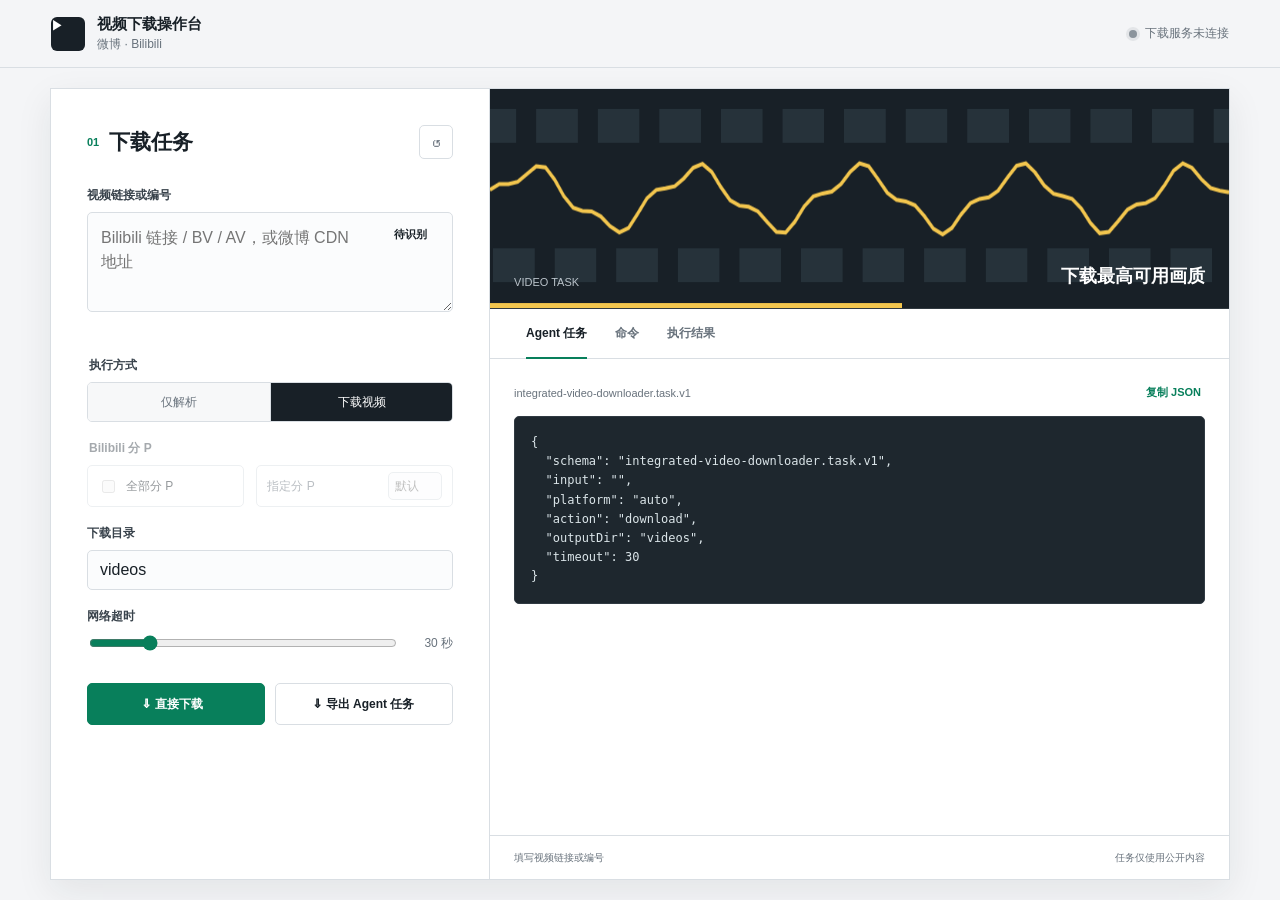
==== agent-skill/integrated-video-downloader/web/index.html @ 49759036 "Add direct browser downloads through local bridge" ====
<!doctype html>
<html lang="zh-CN">
<head>
  <meta charset="utf-8">
  <meta name="viewport" content="width=device-width, initial-scale=1">
  <meta name="theme-color" content="#f4f5f7">
  <title>视频下载操作台</title>
  <link rel="stylesheet" href="styles.css">
</head>
<body>
  <header class="topbar">
    <div class="brand">
      <span class="brand-mark" aria-hidden="true">▶</span>
      <div>
        <strong>视频下载操作台</strong>
        <span>微博 · Bilibili</span>
      </div>
    </div>
    <div class="connection-status" id="serviceStatus"><span class="status-dot offline" id="statusDot"></span><span id="statusText">检测下载服务</span></div>
  </header>

  <main class="workspace">
    <section class="input-pane" aria-labelledby="task-heading">
      <div class="section-heading">
        <div>
          <span class="step-index">01</span>
          <h1 id="task-heading">下载任务</h1>
        </div>
        <button class="icon-button" id="resetButton" type="button" title="重置任务" aria-label="重置任务">↺</button>
      </div>

      <form id="taskForm">
        <label class="field-label" for="videoInput">视频链接或编号</label>
        <div class="url-field">
          <textarea id="videoInput" rows="3" placeholder="Bilibili 链接 / BV / AV，或微博 CDN 地址" spellcheck="false"></textarea>
          <span id="platformBadge" class="platform-badge neutral">待识别</span>
        </div>
        <p id="inputError" class="field-error" role="alert"></p>

        <fieldset class="control-group">
          <legend>执行方式</legend>
          <div class="segmented-control">
            <label><input type="radio" name="action" value="resolve"><span>仅解析</span></label>
            <label><input type="radio" name="action" value="download" checked><span>下载视频</span></label>
          </div>
        </fieldset>

        <fieldset class="control-group" id="pageGroup" disabled>
          <legend>Bilibili 分 P</legend>
          <div class="page-controls">
            <label class="check-row"><input id="allPages" type="checkbox"><span>全部分 P</span></label>
            <label class="number-field"><span>指定分 P</span><input id="pageNumber" type="number" min="1" step="1" placeholder="默认"></label>
          </div>
        </fieldset>

        <label class="field-label" for="outputDir">下载目录</label>
        <input id="outputDir" type="text" value="videos" spellcheck="false">

        <label class="field-label" for="timeout">网络超时</label>
        <div class="range-row">
          <input id="timeout" type="range" min="10" max="120" step="5" value="30">
          <output id="timeoutValue" for="timeout">30 秒</output>
        </div>
      </form>

      <div class="primary-actions">
        <button class="primary-button" id="directActionButton" type="button"><span aria-hidden="true">⇩</span><span id="directActionText">直接下载</span></button>
        <button class="secondary-button" id="downloadTaskButton" type="button"><span aria-hidden="true">⇩</span>导出 Agent 任务</button>
      </div>
      <div class="service-help" id="serviceHelp" hidden>
        <strong>本地下载服务未连接</strong>
        <code id="serverCommand">py -3 -S agent-skill\integrated-video-downloader\scripts\server.py</code>
        <div class="service-help-actions">
          <button id="copyServerCommand" type="button">复制启动命令</button>
          <a href="https://github.com/Moonfair/VideoDownloader" target="_blank" rel="noreferrer">获取本地服务</a>
        </div>
      </div>
    </section>

    <section class="output-pane" aria-labelledby="handoff-heading">
      <div class="media-signal" id="mediaSignal">
        <canvas id="signalCanvas" width="960" height="220" aria-label="任务媒体信号预览"></canvas>
        <div class="signal-caption">
          <span id="signalPlatform">等待链接</span>
          <strong id="signalAction">准备任务</strong>
        </div>
      </div>

      <div class="tabs" role="tablist" aria-label="任务输出">
        <button role="tab" aria-selected="true" aria-controls="taskPanel" id="taskTab">Agent 任务</button>
        <button role="tab" aria-selected="false" aria-controls="commandPanel" id="commandTab">命令</button>
        <button role="tab" aria-selected="false" aria-controls="resultPanel" id="resultTab">执行结果</button>
      </div>

      <div class="tab-panel" id="taskPanel" role="tabpanel" aria-labelledby="taskTab">
        <div class="panel-toolbar"><span>integrated-video-downloader.task.v1</span><button id="copyJsonButton" type="button">复制 JSON</button></div>
        <pre id="taskJson"></pre>
      </div>

      <div class="tab-panel" id="commandPanel" role="tabpanel" aria-labelledby="commandTab" hidden>
        <div class="command-switch">
          <button class="active" data-shell="windows" type="button">Windows</button>
          <button data-shell="posix" type="button">macOS / Linux</button>
        </div>
        <pre id="commandText"></pre>
        <button class="inline-action" id="copyCommandButton" type="button">复制命令</button>
      </div>

      <div class="tab-panel result-panel" id="resultPanel" role="tabpanel" aria-labelledby="resultTab" hidden>
        <label class="field-label" for="resultInput">粘贴 Agent 返回的 JSON</label>
        <textarea id="resultInput" rows="7" placeholder='{"ok": true, "downloads": [...]}' spellcheck="false"></textarea>
        <div id="resultSummary" class="result-summary empty">尚无执行结果</div>
      </div>

      <footer class="task-footer">
        <span id="validationState">填写链接后生成任务</span>
        <span>任务仅使用公开内容</span>
      </footer>
    </section>
  </main>

  <div id="toast" class="toast" role="status" aria-live="polite"></div>
  <script src="app.js"></script>
</body>
</html>
---- agent-skill/integrated-video-downloader/web/styles.css ----
:root {
  color-scheme: light;
  --bg: #f4f5f7;
  --surface: #ffffff;
  --ink: #182027;
  --muted: #68727c;
  --line: #d9dee3;
  --accent: #087f5b;
  --accent-dark: #086247;
  --yellow: #f3c64e;
  --red: #d9485f;
  --blue: #2878b8;
  --shadow: 0 12px 34px rgba(24, 32, 39, 0.08);
  font-family: Inter, "Segoe UI", "Microsoft YaHei", sans-serif;
}

* { box-sizing: border-box; }
body { margin: 0; min-width: 320px; background: var(--bg); color: var(--ink); }
button, input, textarea { font: inherit; letter-spacing: 0; }
button { cursor: pointer; }

.topbar {
  height: 68px;
  padding: 0 clamp(18px, 4vw, 52px);
  border-bottom: 1px solid var(--line);
  display: flex;
  align-items: center;
  justify-content: space-between;
  background: rgba(244, 245, 247, 0.96);
}

.brand { display: flex; align-items: center; gap: 12px; }
.brand-mark { width: 34px; height: 34px; display: grid; place-items: center; background: var(--ink); color: white; border-radius: 6px; font-size: 13px; }
.brand strong, .brand span { display: block; }
.brand strong { font-size: 15px; }
.brand div > span { margin-top: 2px; color: var(--muted); font-size: 12px; }
.connection-status { font-size: 12px; color: var(--muted); display: flex; align-items: center; gap: 8px; }
.status-dot { width: 8px; height: 8px; border-radius: 50%; background: var(--accent); box-shadow: 0 0 0 3px rgba(8, 127, 91, 0.12); }
.status-dot.offline { background: #8b949c; box-shadow: 0 0 0 3px rgba(104, 114, 124, 0.12); }

.workspace {
  width: min(1180px, calc(100% - 32px));
  min-height: calc(100vh - 108px);
  margin: 20px auto;
  display: grid;
  grid-template-columns: minmax(310px, 0.82fr) minmax(460px, 1.38fr);
  background: var(--surface);
  border: 1px solid var(--line);
  box-shadow: var(--shadow);
}

.input-pane { padding: clamp(22px, 3vw, 36px); border-right: 1px solid var(--line); }
.output-pane { min-width: 0; display: flex; flex-direction: column; }
.section-heading, .section-heading > div { display: flex; align-items: center; }
.section-heading { justify-content: space-between; margin-bottom: 28px; }
.section-heading > div { gap: 10px; }
.step-index { color: var(--accent); font-size: 11px; font-weight: 700; }
h1 { margin: 0; font-size: 21px; line-height: 1.2; letter-spacing: 0; }
.icon-button { width: 34px; height: 34px; border: 1px solid var(--line); border-radius: 5px; background: white; color: var(--muted); font-size: 18px; }
.icon-button:hover { color: var(--ink); border-color: #aeb6be; }

.field-label, legend { display: block; margin: 0 0 8px; color: #39434c; font-size: 12px; font-weight: 700; }
.url-field { position: relative; }
textarea, input[type="text"], input[type="number"] { width: 100%; border: 1px solid var(--line); border-radius: 5px; background: #fbfcfd; color: var(--ink); outline: none; }
textarea:focus, input:focus { border-color: var(--accent); box-shadow: 0 0 0 3px rgba(8, 127, 91, 0.1); }
#videoInput { min-height: 86px; resize: vertical; padding: 13px 92px 13px 13px; line-height: 1.5; }
.platform-badge { position: absolute; top: 10px; right: 10px; min-width: 66px; padding: 5px 8px; border-radius: 4px; text-align: center; font-size: 11px; font-weight: 700; }
.platform-badge.neutral { background: #e9edf0; color: #67727c; }
.platform-badge.weibo { background: #ffeaee; color: #b32840; }
.platform-badge.bilibili { background: #e7f3fb; color: #1f6f9e; }
.field-error { min-height: 18px; margin: 5px 0 8px; color: var(--red); font-size: 11px; }

.control-group { border: 0; padding: 0; margin: 18px 0; }
.segmented-control { display: grid; grid-template-columns: repeat(2, 1fr); border: 1px solid var(--line); border-radius: 5px; overflow: hidden; }
.segmented-control label + label { border-left: 1px solid var(--line); }
.segmented-control input { position: absolute; opacity: 0; }
.segmented-control span { height: 38px; display: grid; place-items: center; background: #f7f8f9; color: var(--muted); font-size: 12px; }
.segmented-control input:checked + span { background: var(--ink); color: white; }
.page-controls { height: 42px; display: grid; grid-template-columns: 1fr 1.25fr; gap: 12px; }
.check-row, .number-field { display: flex; align-items: center; gap: 8px; border: 1px solid var(--line); border-radius: 5px; padding: 0 10px; font-size: 12px; }
.number-field span { flex: 1; color: var(--muted); white-space: nowrap; }
.number-field input { width: 54px; height: 28px; padding: 4px 6px; }
fieldset:disabled { opacity: 0.45; }
#outputDir { height: 40px; padding: 0 12px; margin-bottom: 18px; }
.range-row { display: flex; align-items: center; gap: 14px; }
.range-row input { width: 100%; accent-color: var(--accent); }
.range-row output { width: 48px; color: var(--muted); font-size: 12px; text-align: right; white-space: nowrap; }

.primary-actions { margin-top: 30px; display: grid; grid-template-columns: 1fr 1fr; gap: 10px; }
.primary-actions button { min-height: 42px; border-radius: 5px; font-size: 12px; font-weight: 700; }
.primary-actions span { margin-right: 6px; }
.primary-button { border: 1px solid var(--accent); background: var(--accent); color: white; }
.primary-button:hover { background: var(--accent-dark); }
.secondary-button { border: 1px solid var(--line); background: white; color: var(--ink); }
.secondary-button:hover { border-color: #9fa8b1; }
.primary-actions button:disabled { cursor: wait; opacity: 0.65; }
.service-help { margin-top: 12px; padding: 12px; border: 1px solid #e7c36a; border-radius: 5px; background: #fff9e9; }
.service-help strong { display: block; font-size: 12px; margin-bottom: 8px; }
.service-help code { display: block; overflow: auto; padding: 8px; background: white; border: 1px solid #eadcae; border-radius: 4px; color: #584817; font: 10px/1.5 Consolas, monospace; white-space: nowrap; }
.service-help-actions { display: flex; align-items: center; gap: 18px; margin-top: 7px; }
.service-help button, .service-help a { padding: 3px 0; border: 0; background: transparent; color: #806400; font-size: 11px; font-weight: 700; text-decoration: none; }

.media-signal { position: relative; height: 220px; overflow: hidden; background: #182027; border-bottom: 1px solid #303940; }
.media-signal canvas { width: 100%; height: 100%; display: block; }
.signal-caption { position: absolute; left: 24px; right: 24px; bottom: 20px; display: flex; align-items: flex-end; justify-content: space-between; color: white; pointer-events: none; }
.signal-caption span { color: #bac3ca; font-size: 11px; text-transform: uppercase; }
.signal-caption strong { font-size: 18px; }

.tabs { height: 50px; display: flex; align-items: stretch; border-bottom: 1px solid var(--line); padding: 0 22px; }
.tabs button { position: relative; padding: 0 14px; border: 0; background: transparent; color: var(--muted); font-size: 12px; font-weight: 700; }
.tabs button[aria-selected="true"] { color: var(--ink); }
.tabs button[aria-selected="true"]::after { content: ""; position: absolute; left: 14px; right: 14px; bottom: -1px; height: 2px; background: var(--accent); }
.tab-panel { min-height: 288px; padding: 22px 24px; flex: 1; }
.panel-toolbar { display: flex; align-items: center; justify-content: space-between; margin-bottom: 12px; color: var(--muted); font-size: 11px; }
.panel-toolbar button, .inline-action { border: 0; background: transparent; color: var(--accent); font-size: 11px; font-weight: 700; padding: 4px; }
pre { margin: 0; max-height: 244px; overflow: auto; white-space: pre-wrap; word-break: break-word; color: #dbe5e9; background: #1e272e; border: 1px solid #303a42; border-radius: 5px; padding: 16px; font: 12px/1.6 Consolas, "SFMono-Regular", monospace; }
.command-switch { display: flex; gap: 4px; margin-bottom: 12px; }
.command-switch button { border: 1px solid var(--line); background: white; color: var(--muted); padding: 6px 10px; font-size: 11px; border-radius: 4px; }
.command-switch button.active { border-color: var(--ink); color: var(--ink); }
.inline-action { margin-top: 10px; }
.result-panel textarea { min-height: 128px; padding: 12px; resize: vertical; }
.result-summary { margin-top: 14px; border-left: 3px solid var(--accent); padding: 10px 12px; background: #edf7f3; font-size: 12px; line-height: 1.6; }
.result-summary.empty { border-color: var(--line); background: #f6f7f8; color: var(--muted); }
.result-summary.error { border-color: var(--red); background: #fff1f3; color: #9b293d; }
.task-footer { min-height: 44px; padding: 0 24px; border-top: 1px solid var(--line); display: flex; align-items: center; justify-content: space-between; color: var(--muted); font-size: 10px; }
.toast { position: fixed; left: 50%; bottom: 24px; transform: translate(-50%, 20px); padding: 9px 14px; border-radius: 4px; background: var(--ink); color: white; font-size: 12px; opacity: 0; pointer-events: none; transition: 160ms ease; }
.toast.visible { opacity: 1; transform: translate(-50%, 0); }

@media (max-width: 800px) {
  .topbar { height: 62px; padding: 0 16px; }
  .connection-status { font-size: 0; }
  .workspace { width: 100%; margin: 0; min-height: calc(100vh - 62px); grid-template-columns: 1fr; border-width: 0; box-shadow: none; }
  .input-pane { border-right: 0; border-bottom: 1px solid var(--line); }
  .media-signal { height: 176px; }
  .primary-actions { grid-template-columns: 1fr; }
  .task-footer { gap: 12px; }
}

@media (max-width: 430px) {
  .input-pane { padding: 22px 16px; }
  .page-controls { height: auto; grid-template-columns: 1fr; }
  .tab-panel { padding: 18px 16px; }
  .tabs { padding: 0 4px; }
  .tabs button { flex: 1; padding: 0 4px; }
  .signal-caption { left: 16px; right: 16px; }
  .signal-caption strong { font-size: 15px; }
}
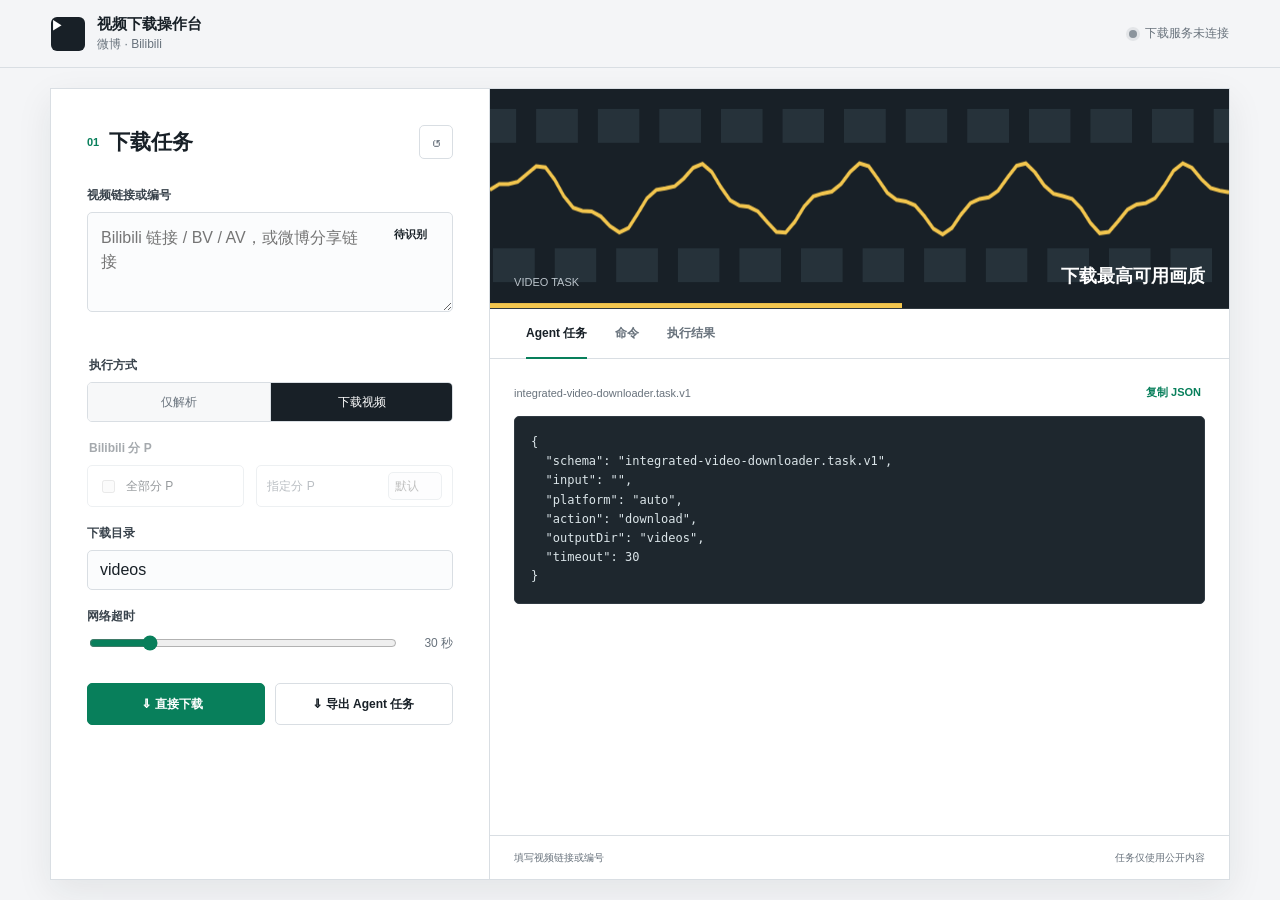
==== commit 82a5c9a0: "Resolve Weibo share links automatically" ====
--- a/agent-skill/integrated-video-downloader/web/index.html
+++ b/agent-skill/integrated-video-downloader/web/index.html
@@ -5,7 +5,7 @@
   <meta name="viewport" content="width=device-width, initial-scale=1">
   <meta name="theme-color" content="#f4f5f7">
   <title>视频下载操作台</title>
-  <link rel="stylesheet" href="styles.css">
+  <link rel="stylesheet" href="styles.css?v=2">
 </head>
 <body>
   <header class="topbar">
@@ -32,7 +32,7 @@
       <form id="taskForm">
         <label class="field-label" for="videoInput">视频链接或编号</label>
         <div class="url-field">
-          <textarea id="videoInput" rows="3" placeholder="Bilibili 链接 / BV / AV，或微博 CDN 地址" spellcheck="false"></textarea>
+          <textarea id="videoInput" rows="3" placeholder="Bilibili 链接 / BV / AV，或微博分享链接" spellcheck="false"></textarea>
           <span id="platformBadge" class="platform-badge neutral">待识别</span>
         </div>
         <p id="inputError" class="field-error" role="alert"></p>
@@ -120,6 +120,6 @@
   </main>
 
   <div id="toast" class="toast" role="status" aria-live="polite"></div>
-  <script src="app.js"></script>
+  <script src="app.js?v=2"></script>
 </body>
 </html>
